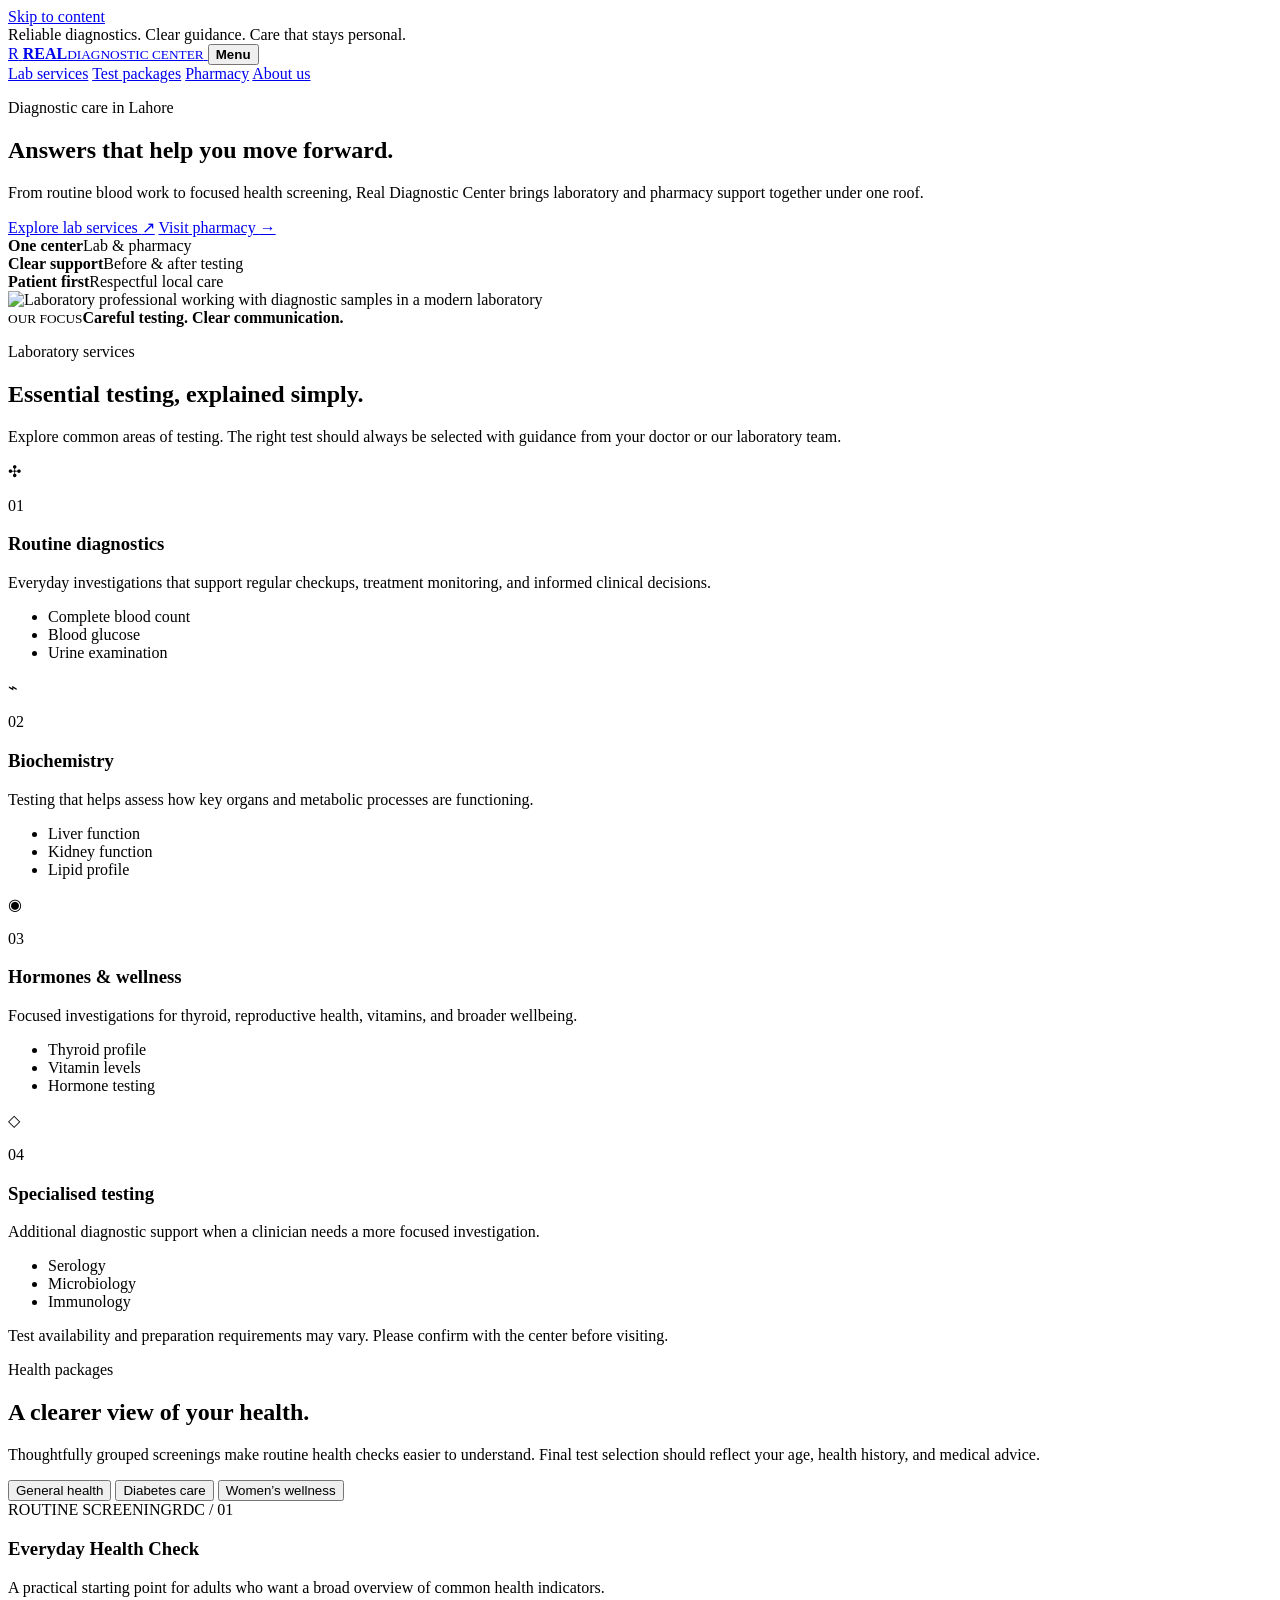
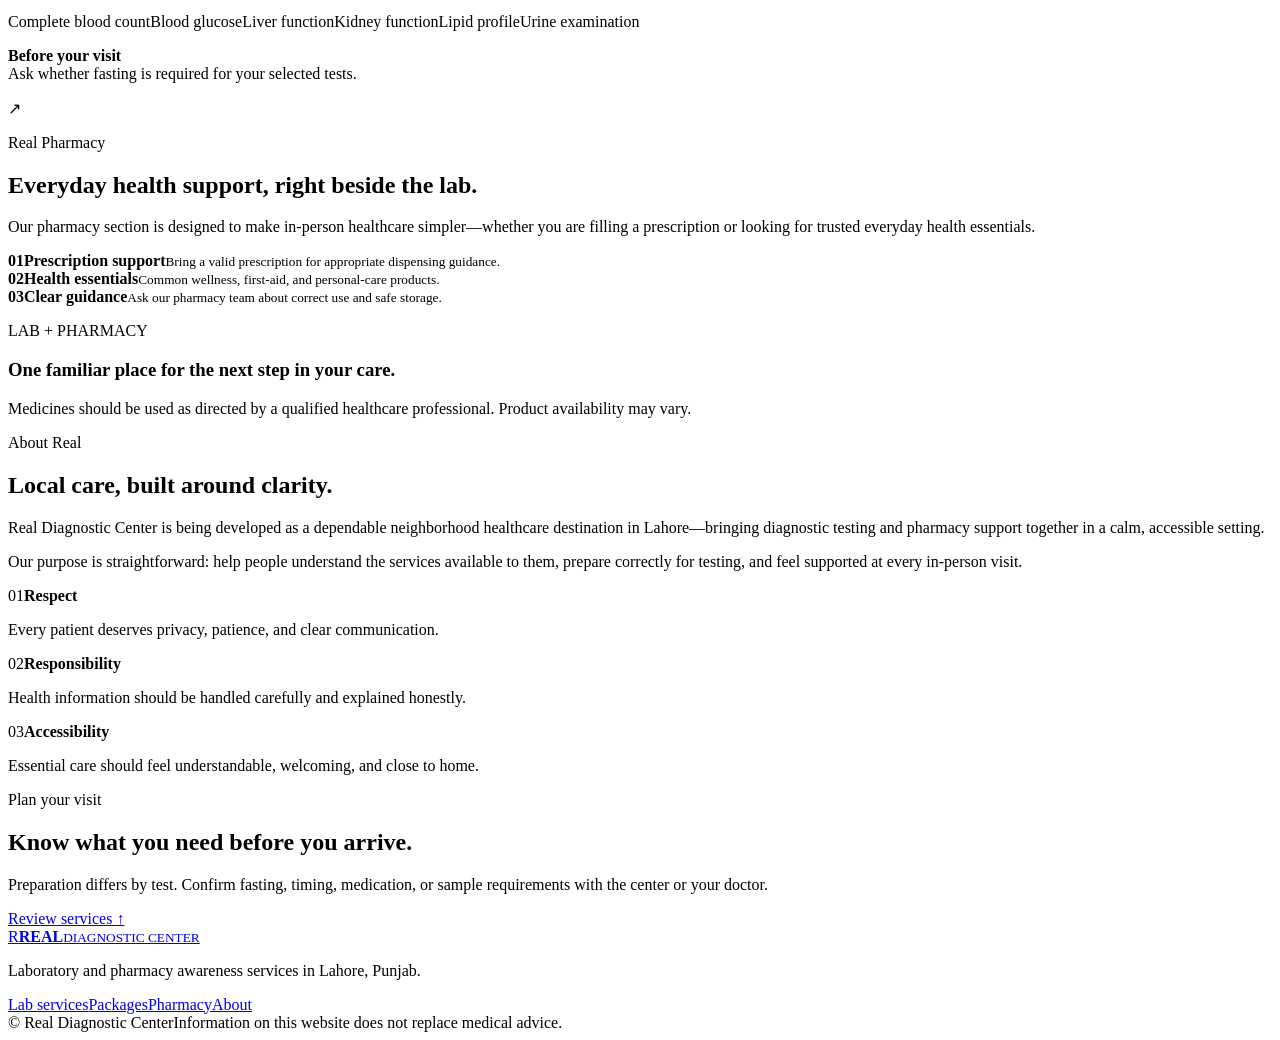
==== index.html @ 426b728c "Add files via upload" ====
<!doctype html>
<html lang="en">
<head>
  <meta charset="utf-8">
  <meta name="viewport" content="width=device-width, initial-scale=1">
  <title>Real Diagnostic Center | Laboratory & Pharmacy</title>
  <meta name="description" content="Explore diagnostic laboratory services, health screening packages, and pharmacy support at Real Diagnostic Center in Lahore.">
  <link rel="preconnect" href="https://fonts.googleapis.com">
  <link rel="preconnect" href="https://fonts.gstatic.com" crossorigin>
  <link href="https://fonts.googleapis.com/css2?family=DM+Sans:wght@400;500;600;700&family=Manrope:wght@500;600;700;800&display=swap" rel="stylesheet">
  <link rel="stylesheet" href="assets/styles.css">
</head>
<body>
  <a class="skip-link" href="#main">Skip to content</a>
  <header class="site-header" id="top">
    <div class="notice">Reliable diagnostics. Clear guidance. Care that stays personal.</div>
    <nav class="nav shell" aria-label="Main navigation">
      <a class="brand" href="#top" aria-label="Real Diagnostic Center home">
        <span class="brand-mark" aria-hidden="true"><span>R</span></span>
        <span class="brand-copy"><strong>REAL</strong><small>DIAGNOSTIC CENTER</small></span>
      </a>
      <button class="menu-button" type="button" aria-expanded="false" aria-controls="nav-links"><span></span><span></span><span></span><b class="sr-only">Menu</b></button>
      <div class="nav-links" id="nav-links">
        <a href="#services">Lab services</a>
        <a href="#packages">Test packages</a>
        <a href="#pharmacy">Pharmacy</a>
        <a href="#about">About us</a>
      </div>
    </nav>
  </header>

  <main id="main">
    <section class="hero shell">
      <div class="hero-copy">
        <p class="eyebrow"><span></span> Diagnostic care in Lahore</p>
        <h1>Answers that help you move forward.</h1>
        <p class="hero-text">From routine blood work to focused health screening, Real Diagnostic Center brings laboratory and pharmacy support together under one roof.</p>
        <div class="hero-actions">
          <a class="button button-primary" href="#services">Explore lab services <span>↗</span></a>
          <a class="text-link" href="#pharmacy">Visit pharmacy <span>→</span></a>
        </div>
        <div class="trust-row" aria-label="Service highlights">
          <div><strong>One center</strong><span>Lab & pharmacy</span></div>
          <div><strong>Clear support</strong><span>Before & after testing</span></div>
          <div><strong>Patient first</strong><span>Respectful local care</span></div>
        </div>
      </div>
      <div class="hero-visual">
        <img id="hero-image" src="assets/lab-hero.png" alt="Laboratory professional working with diagnostic samples in a modern laboratory">
        <div class="visual-note"><span class="pulse"></span><div><small>OUR FOCUS</small><strong>Careful testing. Clear communication.</strong></div></div>
      </div>
    </section>

    <section class="services section" id="services">
      <div class="shell">
        <div class="section-heading split-heading">
          <div><p class="eyebrow"><span></span> Laboratory services</p><h2>Essential testing, explained simply.</h2></div>
          <p>Explore common areas of testing. The right test should always be selected with guidance from your doctor or our laboratory team.</p>
        </div>
        <div class="service-grid">
          <article class="service-card featured"><div class="card-icon">✣</div><p class="card-index">01</p><h3>Routine diagnostics</h3><p>Everyday investigations that support regular checkups, treatment monitoring, and informed clinical decisions.</p><ul><li>Complete blood count</li><li>Blood glucose</li><li>Urine examination</li></ul></article>
          <article class="service-card"><div class="card-icon">⌁</div><p class="card-index">02</p><h3>Biochemistry</h3><p>Testing that helps assess how key organs and metabolic processes are functioning.</p><ul><li>Liver function</li><li>Kidney function</li><li>Lipid profile</li></ul></article>
          <article class="service-card"><div class="card-icon">◉</div><p class="card-index">03</p><h3>Hormones & wellness</h3><p>Focused investigations for thyroid, reproductive health, vitamins, and broader wellbeing.</p><ul><li>Thyroid profile</li><li>Vitamin levels</li><li>Hormone testing</li></ul></article>
          <article class="service-card"><div class="card-icon">◇</div><p class="card-index">04</p><h3>Specialised testing</h3><p>Additional diagnostic support when a clinician needs a more focused investigation.</p><ul><li>Serology</li><li>Microbiology</li><li>Immunology</li></ul></article>
        </div>
        <p class="disclaimer">Test availability and preparation requirements may vary. Please confirm with the center before visiting.</p>
      </div>
    </section>

    <section class="packages section" id="packages">
      <div class="shell package-layout">
        <div class="package-intro">
          <p class="eyebrow light"><span></span> Health packages</p>
          <h2>A clearer view of your health.</h2>
          <p>Thoughtfully grouped screenings make routine health checks easier to understand. Final test selection should reflect your age, health history, and medical advice.</p>
          <div class="package-nav" role="tablist" aria-label="Health package categories">
            <button class="package-tab active" role="tab" aria-selected="true" data-package="general">General health</button>
            <button class="package-tab" role="tab" aria-selected="false" data-package="diabetes">Diabetes care</button>
            <button class="package-tab" role="tab" aria-selected="false" data-package="women">Women’s wellness</button>
          </div>
        </div>
        <div class="package-card" aria-live="polite">
          <div class="package-top"><span id="package-label">ROUTINE SCREENING</span><span>RDC / 01</span></div>
          <h3 id="package-title">Everyday Health Check</h3>
          <p id="package-copy">A practical starting point for adults who want a broad overview of common health indicators.</p>
          <div class="package-tests" id="package-tests">
            <span>Complete blood count</span><span>Blood glucose</span><span>Liver function</span><span>Kidney function</span><span>Lipid profile</span><span>Urine examination</span>
          </div>
          <div class="package-foot"><p><strong>Before your visit</strong><br><span id="package-note">Ask whether fasting is required for your selected tests.</span></p><span class="big-arrow">↗</span></div>
        </div>
      </div>
    </section>

    <section class="pharmacy section" id="pharmacy">
      <div class="shell pharmacy-grid">
        <div class="pharmacy-panel">
          <p class="eyebrow"><span></span> Real Pharmacy</p>
          <h2>Everyday health support, right beside the lab.</h2>
          <p>Our pharmacy section is designed to make in-person healthcare simpler—whether you are filling a prescription or looking for trusted everyday health essentials.</p>
          <div class="pharmacy-list">
            <div><b>01</b><span><strong>Prescription support</strong><small>Bring a valid prescription for appropriate dispensing guidance.</small></span></div>
            <div><b>02</b><span><strong>Health essentials</strong><small>Common wellness, first-aid, and personal-care products.</small></span></div>
            <div><b>03</b><span><strong>Clear guidance</strong><small>Ask our pharmacy team about correct use and safe storage.</small></span></div>
          </div>
        </div>
        <aside class="pharmacy-side">
          <div class="cross" aria-hidden="true"><i></i><i></i></div>
          <div><p>LAB + PHARMACY</p><h3>One familiar place for the next step in your care.</h3></div>
          <p class="safety-note">Medicines should be used as directed by a qualified healthcare professional. Product availability may vary.</p>
        </aside>
      </div>
    </section>

    <section class="about section" id="about">
      <div class="shell about-grid">
        <div><p class="eyebrow"><span></span> About Real</p><h2>Local care, built around clarity.</h2></div>
        <div class="about-copy"><p>Real Diagnostic Center is being developed as a dependable neighborhood healthcare destination in Lahore—bringing diagnostic testing and pharmacy support together in a calm, accessible setting.</p><p>Our purpose is straightforward: help people understand the services available to them, prepare correctly for testing, and feel supported at every in-person visit.</p></div>
      </div>
      <div class="shell values-row">
        <div><span>01</span><strong>Respect</strong><p>Every patient deserves privacy, patience, and clear communication.</p></div>
        <div><span>02</span><strong>Responsibility</strong><p>Health information should be handled carefully and explained honestly.</p></div>
        <div><span>03</span><strong>Accessibility</strong><p>Essential care should feel understandable, welcoming, and close to home.</p></div>
      </div>
    </section>

    <section class="closing">
      <div class="shell"><p class="eyebrow light"><span></span> Plan your visit</p><h2>Know what you need before you arrive.</h2><p>Preparation differs by test. Confirm fasting, timing, medication, or sample requirements with the center or your doctor.</p><a href="#services" class="button button-light">Review services <span>↑</span></a></div>
    </section>
  </main>

  <footer class="footer">
    <div class="shell footer-main">
      <a class="brand brand-footer" href="#top"><span class="brand-mark"><span>R</span></span><span class="brand-copy"><strong>REAL</strong><small>DIAGNOSTIC CENTER</small></span></a>
      <p>Laboratory and pharmacy awareness services in Lahore, Punjab.</p>
      <nav aria-label="Footer navigation"><a href="#services">Lab services</a><a href="#packages">Packages</a><a href="#pharmacy">Pharmacy</a><a href="#about">About</a></nav>
    </div>
    <div class="shell footer-bottom"><span>© <b id="year"></b> Real Diagnostic Center</span><span>Information on this website does not replace medical advice.</span></div>
  </footer>
  <script src="assets/site.js"></script>
</body>
</html>
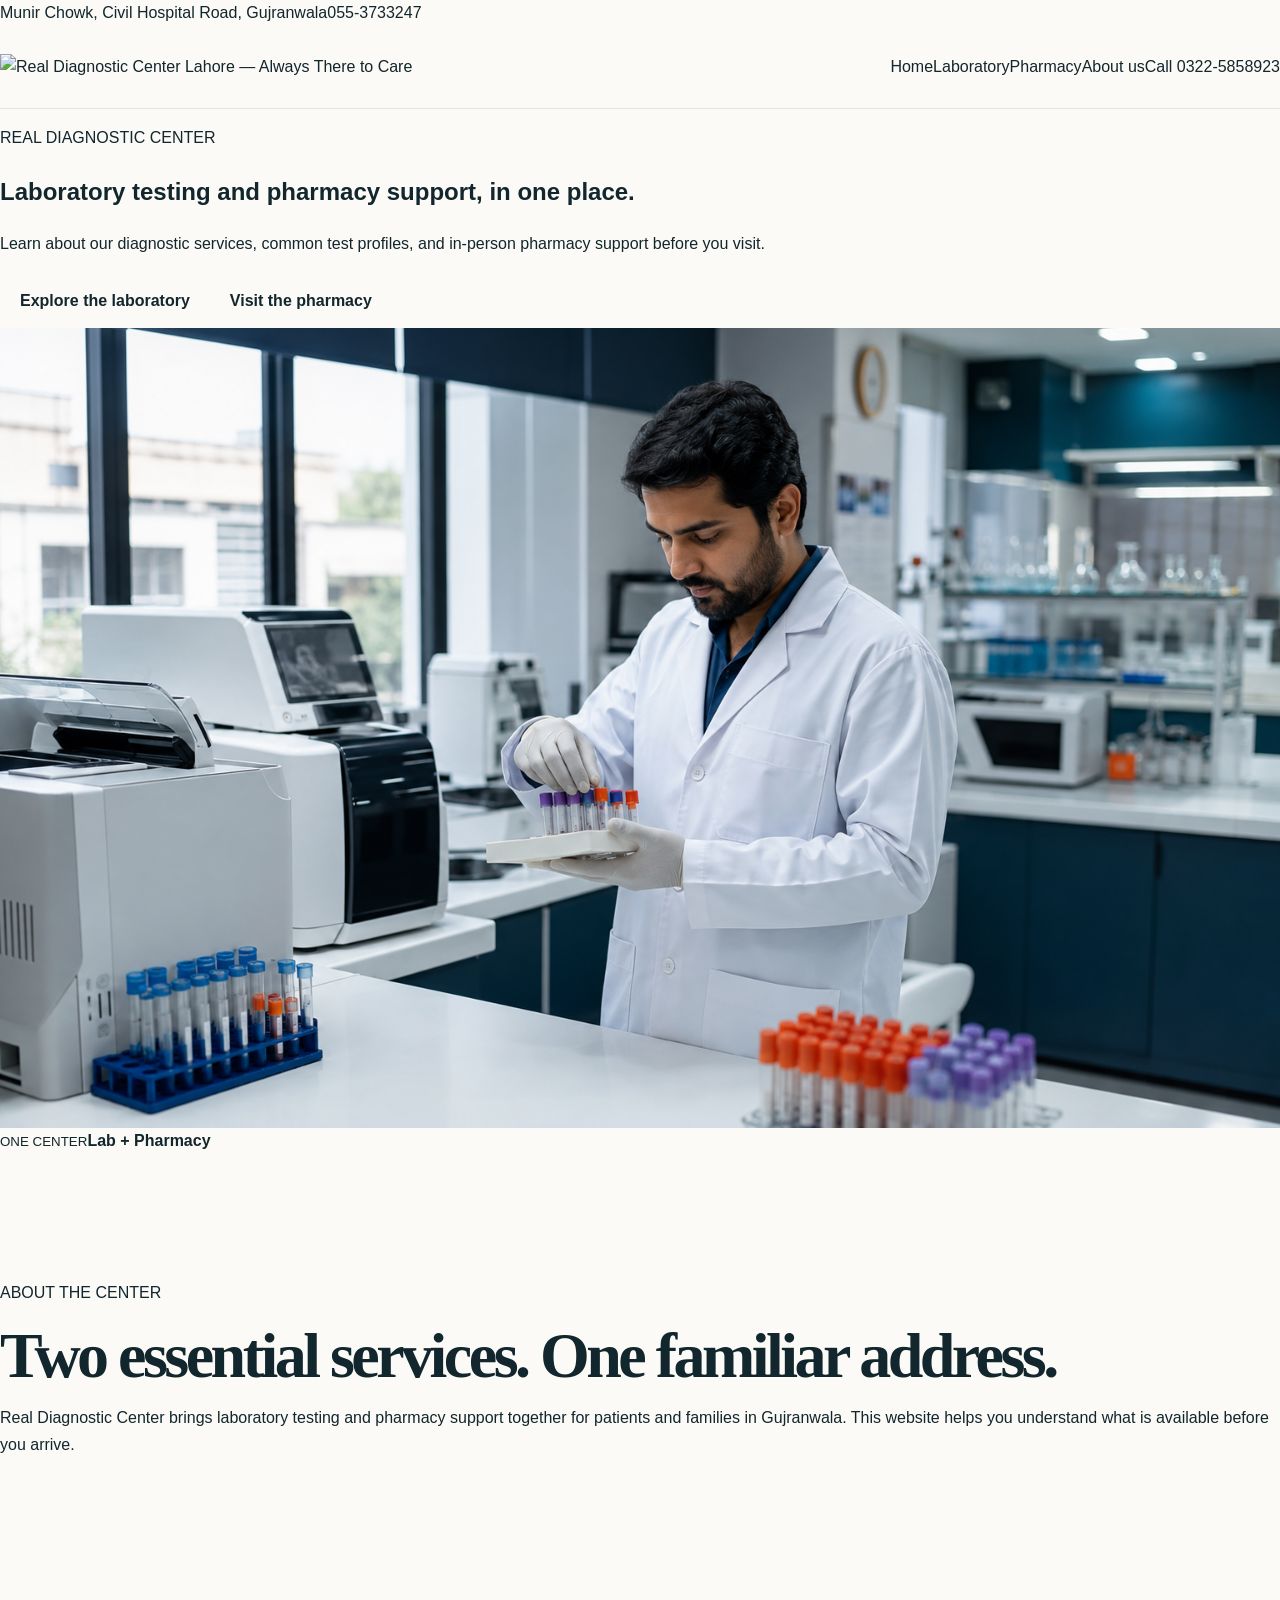
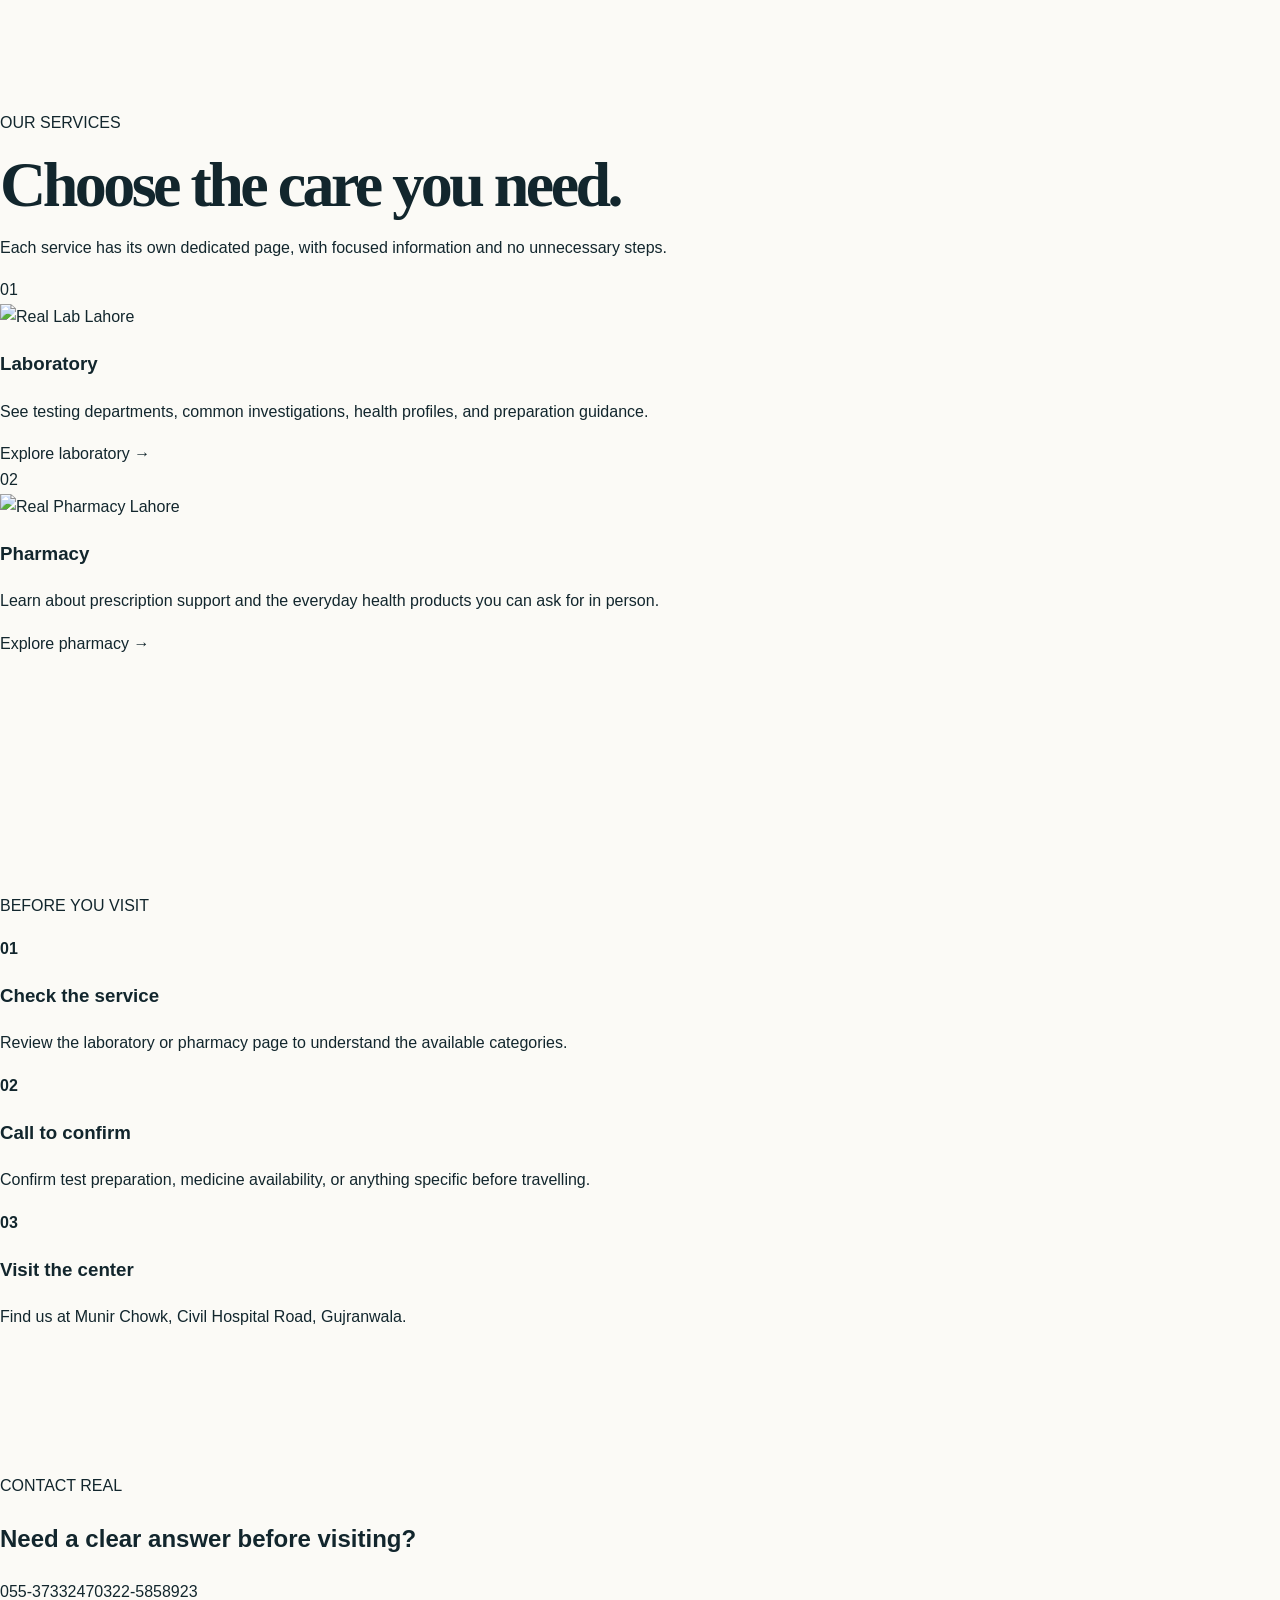
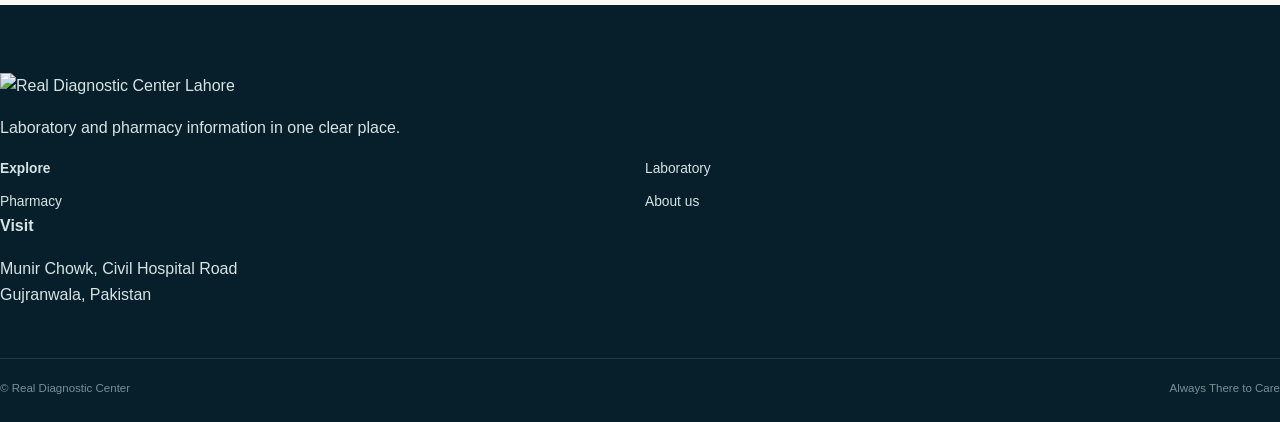
==== commit 57dbf3cc: "Add files via upload" ====
--- a/index.html
+++ b/index.html
@@ -1,141 +1,15 @@
 <!doctype html>
 <html lang="en">
-<head>
-  <meta charset="utf-8">
-  <meta name="viewport" content="width=device-width, initial-scale=1">
-  <title>Real Diagnostic Center | Laboratory & Pharmacy</title>
-  <meta name="description" content="Explore diagnostic laboratory services, health screening packages, and pharmacy support at Real Diagnostic Center in Lahore.">
-  <link rel="preconnect" href="https://fonts.googleapis.com">
-  <link rel="preconnect" href="https://fonts.gstatic.com" crossorigin>
-  <link href="https://fonts.googleapis.com/css2?family=DM+Sans:wght@400;500;600;700&family=Manrope:wght@500;600;700;800&display=swap" rel="stylesheet">
-  <link rel="stylesheet" href="assets/styles.css">
-</head>
+<head><meta charset="utf-8"><meta name="viewport" content="width=device-width,initial-scale=1"><title>Real Diagnostic Center | Lab & Pharmacy in Gujranwala</title><meta name="description" content="Real Diagnostic Center brings Real Lab Lahore and Real Pharmacy Lahore together at Munir Chowk, Civil Hospital Road, Gujranwala."><link rel="stylesheet" href="assets/styles.css"></head>
 <body>
-  <a class="skip-link" href="#main">Skip to content</a>
-  <header class="site-header" id="top">
-    <div class="notice">Reliable diagnostics. Clear guidance. Care that stays personal.</div>
-    <nav class="nav shell" aria-label="Main navigation">
-      <a class="brand" href="#top" aria-label="Real Diagnostic Center home">
-        <span class="brand-mark" aria-hidden="true"><span>R</span></span>
-        <span class="brand-copy"><strong>REAL</strong><small>DIAGNOSTIC CENTER</small></span>
-      </a>
-      <button class="menu-button" type="button" aria-expanded="false" aria-controls="nav-links"><span></span><span></span><span></span><b class="sr-only">Menu</b></button>
-      <div class="nav-links" id="nav-links">
-        <a href="#services">Lab services</a>
-        <a href="#packages">Test packages</a>
-        <a href="#pharmacy">Pharmacy</a>
-        <a href="#about">About us</a>
-      </div>
-    </nav>
-  </header>
-
-  <main id="main">
-    <section class="hero shell">
-      <div class="hero-copy">
-        <p class="eyebrow"><span></span> Diagnostic care in Lahore</p>
-        <h1>Answers that help you move forward.</h1>
-        <p class="hero-text">From routine blood work to focused health screening, Real Diagnostic Center brings laboratory and pharmacy support together under one roof.</p>
-        <div class="hero-actions">
-          <a class="button button-primary" href="#services">Explore lab services <span>↗</span></a>
-          <a class="text-link" href="#pharmacy">Visit pharmacy <span>→</span></a>
-        </div>
-        <div class="trust-row" aria-label="Service highlights">
-          <div><strong>One center</strong><span>Lab & pharmacy</span></div>
-          <div><strong>Clear support</strong><span>Before & after testing</span></div>
-          <div><strong>Patient first</strong><span>Respectful local care</span></div>
-        </div>
-      </div>
-      <div class="hero-visual">
-        <img id="hero-image" src="assets/lab-hero.png" alt="Laboratory professional working with diagnostic samples in a modern laboratory">
-        <div class="visual-note"><span class="pulse"></span><div><small>OUR FOCUS</small><strong>Careful testing. Clear communication.</strong></div></div>
-      </div>
-    </section>
-
-    <section class="services section" id="services">
-      <div class="shell">
-        <div class="section-heading split-heading">
-          <div><p class="eyebrow"><span></span> Laboratory services</p><h2>Essential testing, explained simply.</h2></div>
-          <p>Explore common areas of testing. The right test should always be selected with guidance from your doctor or our laboratory team.</p>
-        </div>
-        <div class="service-grid">
-          <article class="service-card featured"><div class="card-icon">✣</div><p class="card-index">01</p><h3>Routine diagnostics</h3><p>Everyday investigations that support regular checkups, treatment monitoring, and informed clinical decisions.</p><ul><li>Complete blood count</li><li>Blood glucose</li><li>Urine examination</li></ul></article>
-          <article class="service-card"><div class="card-icon">⌁</div><p class="card-index">02</p><h3>Biochemistry</h3><p>Testing that helps assess how key organs and metabolic processes are functioning.</p><ul><li>Liver function</li><li>Kidney function</li><li>Lipid profile</li></ul></article>
-          <article class="service-card"><div class="card-icon">◉</div><p class="card-index">03</p><h3>Hormones & wellness</h3><p>Focused investigations for thyroid, reproductive health, vitamins, and broader wellbeing.</p><ul><li>Thyroid profile</li><li>Vitamin levels</li><li>Hormone testing</li></ul></article>
-          <article class="service-card"><div class="card-icon">◇</div><p class="card-index">04</p><h3>Specialised testing</h3><p>Additional diagnostic support when a clinician needs a more focused investigation.</p><ul><li>Serology</li><li>Microbiology</li><li>Immunology</li></ul></article>
-        </div>
-        <p class="disclaimer">Test availability and preparation requirements may vary. Please confirm with the center before visiting.</p>
-      </div>
-    </section>
-
-    <section class="packages section" id="packages">
-      <div class="shell package-layout">
-        <div class="package-intro">
-          <p class="eyebrow light"><span></span> Health packages</p>
-          <h2>A clearer view of your health.</h2>
-          <p>Thoughtfully grouped screenings make routine health checks easier to understand. Final test selection should reflect your age, health history, and medical advice.</p>
-          <div class="package-nav" role="tablist" aria-label="Health package categories">
-            <button class="package-tab active" role="tab" aria-selected="true" data-package="general">General health</button>
-            <button class="package-tab" role="tab" aria-selected="false" data-package="diabetes">Diabetes care</button>
-            <button class="package-tab" role="tab" aria-selected="false" data-package="women">Women’s wellness</button>
-          </div>
-        </div>
-        <div class="package-card" aria-live="polite">
-          <div class="package-top"><span id="package-label">ROUTINE SCREENING</span><span>RDC / 01</span></div>
-          <h3 id="package-title">Everyday Health Check</h3>
-          <p id="package-copy">A practical starting point for adults who want a broad overview of common health indicators.</p>
-          <div class="package-tests" id="package-tests">
-            <span>Complete blood count</span><span>Blood glucose</span><span>Liver function</span><span>Kidney function</span><span>Lipid profile</span><span>Urine examination</span>
-          </div>
-          <div class="package-foot"><p><strong>Before your visit</strong><br><span id="package-note">Ask whether fasting is required for your selected tests.</span></p><span class="big-arrow">↗</span></div>
-        </div>
-      </div>
-    </section>
-
-    <section class="pharmacy section" id="pharmacy">
-      <div class="shell pharmacy-grid">
-        <div class="pharmacy-panel">
-          <p class="eyebrow"><span></span> Real Pharmacy</p>
-          <h2>Everyday health support, right beside the lab.</h2>
-          <p>Our pharmacy section is designed to make in-person healthcare simpler—whether you are filling a prescription or looking for trusted everyday health essentials.</p>
-          <div class="pharmacy-list">
-            <div><b>01</b><span><strong>Prescription support</strong><small>Bring a valid prescription for appropriate dispensing guidance.</small></span></div>
-            <div><b>02</b><span><strong>Health essentials</strong><small>Common wellness, first-aid, and personal-care products.</small></span></div>
-            <div><b>03</b><span><strong>Clear guidance</strong><small>Ask our pharmacy team about correct use and safe storage.</small></span></div>
-          </div>
-        </div>
-        <aside class="pharmacy-side">
-          <div class="cross" aria-hidden="true"><i></i><i></i></div>
-          <div><p>LAB + PHARMACY</p><h3>One familiar place for the next step in your care.</h3></div>
-          <p class="safety-note">Medicines should be used as directed by a qualified healthcare professional. Product availability may vary.</p>
-        </aside>
-      </div>
-    </section>
-
-    <section class="about section" id="about">
-      <div class="shell about-grid">
-        <div><p class="eyebrow"><span></span> About Real</p><h2>Local care, built around clarity.</h2></div>
-        <div class="about-copy"><p>Real Diagnostic Center is being developed as a dependable neighborhood healthcare destination in Lahore—bringing diagnostic testing and pharmacy support together in a calm, accessible setting.</p><p>Our purpose is straightforward: help people understand the services available to them, prepare correctly for testing, and feel supported at every in-person visit.</p></div>
-      </div>
-      <div class="shell values-row">
-        <div><span>01</span><strong>Respect</strong><p>Every patient deserves privacy, patience, and clear communication.</p></div>
-        <div><span>02</span><strong>Responsibility</strong><p>Health information should be handled carefully and explained honestly.</p></div>
-        <div><span>03</span><strong>Accessibility</strong><p>Essential care should feel understandable, welcoming, and close to home.</p></div>
-      </div>
-    </section>
-
-    <section class="closing">
-      <div class="shell"><p class="eyebrow light"><span></span> Plan your visit</p><h2>Know what you need before you arrive.</h2><p>Preparation differs by test. Confirm fasting, timing, medication, or sample requirements with the center or your doctor.</p><a href="#services" class="button button-light">Review services <span>↑</span></a></div>
-    </section>
-  </main>
-
-  <footer class="footer">
-    <div class="shell footer-main">
-      <a class="brand brand-footer" href="#top"><span class="brand-mark"><span>R</span></span><span class="brand-copy"><strong>REAL</strong><small>DIAGNOSTIC CENTER</small></span></a>
-      <p>Laboratory and pharmacy awareness services in Lahore, Punjab.</p>
-      <nav aria-label="Footer navigation"><a href="#services">Lab services</a><a href="#packages">Packages</a><a href="#pharmacy">Pharmacy</a><a href="#about">About</a></nav>
-    </div>
-    <div class="shell footer-bottom"><span>© <b id="year"></b> Real Diagnostic Center</span><span>Information on this website does not replace medical advice.</span></div>
-  </footer>
-  <script src="assets/site.js"></script>
-</body>
-</html>
+<a class="skip-link" href="#main">Skip to content</a>
+<header class="site-header"><div class="topbar"><div class="wide"><span>Munir Chowk, Civil Hospital Road, Gujranwala</span><a href="tel:0553733247">055-3733247</a></div></div><nav class="nav wide" aria-label="Main navigation"><a class="logo-link" href="index.html"><img src="assets/logo-diagnostic-center.png" alt="Real Diagnostic Center Lahore — Always There to Care"></a><button class="menu-button" type="button" aria-expanded="false" aria-controls="menu"><span></span><span></span><span></span><b>Menu</b></button><div class="menu" id="menu"><a class="active" href="index.html">Home</a><a href="laboratory.html">Laboratory</a><a href="pharmacy.html">Pharmacy</a><a href="about.html">About us</a><a class="call-link" href="tel:03225858923">Call 0322-5858923</a></div></nav></header>
+<main id="main">
+<section class="home-hero"><div class="wide hero-grid"><div class="hero-copy"><p class="kicker">REAL DIAGNOSTIC CENTER</p><h1>Laboratory testing and pharmacy support, in one place.</h1><p class="lead">Learn about our diagnostic services, common test profiles, and in-person pharmacy support before you visit.</p><div class="actions"><a class="button red" href="laboratory.html">Explore the laboratory</a><a class="button outline" href="pharmacy.html">Visit the pharmacy</a></div></div><div class="hero-image"><img src="assets/lab-hero.png" alt="A laboratory professional handling diagnostic samples"><div class="image-label"><small>ONE CENTER</small><strong>Lab + Pharmacy</strong></div></div></div></section>
+<section class="intro section"><div class="wide intro-grid"><p class="section-label">ABOUT THE CENTER</p><div><h2>Two essential services. One familiar address.</h2><p class="large-copy">Real Diagnostic Center brings laboratory testing and pharmacy support together for patients and families in Gujranwala. This website helps you understand what is available before you arrive.</p></div></div></section>
+<section class="division-section section"><div class="wide"><div class="section-head"><div><p class="section-label">OUR SERVICES</p><h2>Choose the care you need.</h2></div><p>Each service has its own dedicated page, with focused information and no unnecessary steps.</p></div><div class="division-grid"><a class="division-card lab-card" href="laboratory.html"><span class="number">01</span><img src="assets/logo-real-lab.png" alt="Real Lab Lahore"><div><h3>Laboratory</h3><p>See testing departments, common investigations, health profiles, and preparation guidance.</p><span class="arrow">Explore laboratory →</span></div></a><a class="division-card pharmacy-card" href="pharmacy.html"><span class="number">02</span><img src="assets/logo-real-pharmacy.png" alt="Real Pharmacy Lahore"><div><h3>Pharmacy</h3><p>Learn about prescription support and the everyday health products you can ask for in person.</p><span class="arrow">Explore pharmacy →</span></div></a></div></div></section>
+<section class="simple-steps section"><div class="wide"><p class="section-label light">BEFORE YOU VISIT</p><div class="steps-grid"><div><b>01</b><h3>Check the service</h3><p>Review the laboratory or pharmacy page to understand the available categories.</p></div><div><b>02</b><h3>Call to confirm</h3><p>Confirm test preparation, medicine availability, or anything specific before travelling.</p></div><div><b>03</b><h3>Visit the center</h3><p>Find us at Munir Chowk, Civil Hospital Road, Gujranwala.</p></div></div></div></section>
+<section class="contact-band"><div class="wide contact-grid"><div><p class="section-label light">CONTACT REAL</p><h2>Need a clear answer before visiting?</h2></div><div class="contact-actions"><a href="tel:0553733247">055-3733247</a><a href="tel:03225858923">0322-5858923</a></div></div></section>
+</main>
+<footer class="footer"><div class="wide footer-grid"><div><img src="assets/logo-diagnostic-center.png" alt="Real Diagnostic Center Lahore"><p>Laboratory and pharmacy information in one clear place.</p></div><nav><strong>Explore</strong><a href="laboratory.html">Laboratory</a><a href="pharmacy.html">Pharmacy</a><a href="about.html">About us</a></nav><div><strong>Visit</strong><p>Munir Chowk, Civil Hospital Road<br>Gujranwala, Pakistan</p></div></div><div class="wide footer-bottom"><span>© <span data-year></span> Real Diagnostic Center</span><span>Always There to Care</span></div></footer><script src="assets/site.js"></script>
+</body></html>
--- a/assets/styles.css
+++ b/assets/styles.css
@@ -0,0 +1 @@
+:root{--navy:#082c3b;--navy-2:#0b3b4c;--teal:#0d8c83;--mint:#d7f1e9;--cream:#f4f1e8;--paper:#fbfaf6;--orange:#ee7b48;--ink:#12262d;--muted:#607177;--line:#d7dedb;--white:#fff;--radius:22px}*{box-sizing:border-box}html{scroll-behavior:smooth}body{margin:0;background:var(--paper);color:var(--ink);font:400 1rem/1.65 'DM Sans',sans-serif}body.menu-open{overflow:hidden}a{color:inherit;text-decoration:none}button{font:inherit}img{display:block;max-width:100%}.shell{width:min(1180px,calc(100% - 40px));margin:auto}.sr-only{position:absolute;width:1px;height:1px;padding:0;margin:-1px;overflow:hidden;clip:rect(0,0,0,0);white-space:nowrap;border:0}.skip-link{position:fixed;left:1rem;top:-5rem;background:#fff;padding:.8rem 1rem;z-index:100}.skip-link:focus{top:1rem}.notice{background:var(--navy);color:#dbe9e9;text-align:center;padding:8px 20px;font-size:.78rem;letter-spacing:.08em;text-transform:uppercase}.site-header{background:rgba(251,250,246,.94);position:sticky;top:0;z-index:20;border-bottom:1px solid rgba(215,222,219,.7);backdrop-filter:blur(14px)}.nav{height:82px;display:flex;align-items:center;justify-content:space-between}.brand{display:inline-flex;align-items:center;gap:12px}.brand-mark{width:42px;height:42px;border-radius:50%;background:var(--orange);display:grid;place-items:center;color:#fff;box-shadow:inset 0 0 0 6px rgba(255,255,255,.25)}.brand-mark span{font:800 1.25rem/1 'Manrope'}.brand-copy{display:flex;flex-direction:column;line-height:1}.brand-copy strong{font:800 1.12rem 'Manrope';letter-spacing:.16em}.brand-copy small{font-size:.56rem;letter-spacing:.13em;margin-top:5px}.nav-links{display:flex;align-items:center;gap:34px}.nav-links a{font-size:.91rem;font-weight:600;position:relative}.nav-links a:after{content:"";position:absolute;left:0;right:100%;bottom:-8px;height:2px;background:var(--orange);transition:.25s}.nav-links a:hover:after,.nav-links a:focus-visible:after{right:0}.menu-button{display:none;border:0;background:none;padding:8px}.menu-button span{display:block;width:25px;height:2px;background:var(--ink);margin:5px}.hero{display:grid;grid-template-columns:1.02fr .98fr;gap:64px;align-items:center;padding-top:70px;padding-bottom:78px;min-height:650px}.eyebrow{margin:0 0 20px;text-transform:uppercase;font-size:.75rem;letter-spacing:.16em;font-weight:700;color:var(--teal);display:flex;align-items:center;gap:10px}.eyebrow span{width:28px;height:2px;background:currentColor}.hero h1,.section h2,.closing h2{font:700 clamp(2.65rem,5vw,5rem)/1.04 'Manrope';letter-spacing:-.055em;margin:0}.hero h1{max-width:620px}.hero-text{font-size:1.15rem;color:var(--muted);max-width:585px;margin:26px 0 30px}.hero-actions{display:flex;align-items:center;gap:28px}.button{display:inline-flex;align-items:center;justify-content:center;gap:20px;padding:14px 20px;border-radius:8px;font-weight:700;transition:.2s}.button:hover{transform:translateY(-2px)}.button-primary{background:var(--teal);color:#fff;box-shadow:0 10px 28px rgba(13,140,131,.18)}.text-link{font-weight:700;border-bottom:1px solid var(--ink);padding-bottom:4px}.trust-row{display:grid;grid-template-columns:repeat(3,1fr);gap:12px;margin-top:52px;padding-top:25px;border-top:1px solid var(--line)}.trust-row div{display:flex;flex-direction:column}.trust-row strong{font-size:.86rem}.trust-row span{font-size:.76rem;color:var(--muted);margin-top:2px}.hero-visual{position:relative;min-height:530px}.hero-visual:before{content:"";position:absolute;inset:20px -12px -14px 35px;border:1px solid var(--teal);border-radius:var(--radius)}.hero-visual img{position:absolute;inset:0;width:100%;height:100%;object-fit:cover;border-radius:var(--radius);background:linear-gradient(135deg,var(--mint),#b9d8d5)}.visual-note{position:absolute;left:-28px;bottom:28px;background:#fff;padding:16px 20px;display:flex;align-items:center;gap:13px;border-radius:12px;box-shadow:0 16px 45px rgba(8,44,59,.16);max-width:310px}.visual-note small{display:block;font-size:.62rem;letter-spacing:.13em;color:var(--muted)}.visual-note strong{font-size:.82rem}.pulse{width:10px;height:10px;border-radius:50%;background:var(--orange);box-shadow:0 0 0 6px rgba(238,123,72,.16)}.section{padding:110px 0}.services{background:#fff}.section-heading{margin-bottom:50px}.section-heading h2{font-size:clamp(2.2rem,4vw,3.75rem);max-width:680px}.split-heading{display:grid;grid-template-columns:1.4fr .6fr;gap:60px;align-items:end}.split-heading>p{color:var(--muted);margin:0 0 8px}.service-grid{display:grid;grid-template-columns:repeat(4,1fr);border:1px solid var(--line);border-radius:var(--radius);overflow:hidden}.service-card{padding:30px 26px 32px;min-height:420px;border-right:1px solid var(--line);position:relative;background:#fff}.service-card:last-child{border:0}.service-card.featured{background:var(--mint)}.card-icon{width:48px;height:48px;border-radius:50%;border:1px solid rgba(13,140,131,.3);display:grid;place-items:center;color:var(--teal);font-size:1.35rem}.card-index{position:absolute;right:24px;top:25px;color:#9caaa9;font-size:.72rem}.service-card h3{font:700 1.35rem 'Manrope';margin:65px 0 14px}.service-card>p:not(.card-index){color:var(--muted);font-size:.92rem}.service-card ul{list-style:none;padding:18px 0 0;margin:20px 0 0;border-top:1px solid rgba(96,113,119,.2)}.service-card li{font-size:.83rem;padding:5px 0}.service-card li:before{content:"+";color:var(--orange);margin-right:8px;font-weight:700}.disclaimer{font-size:.78rem;color:var(--muted);margin:18px 0 0}.packages{background:var(--navy);color:#fff}.package-layout{display:grid;grid-template-columns:.8fr 1.2fr;gap:100px;align-items:center}.eyebrow.light{color:#74d3c3}.package-intro h2{font-size:clamp(2.3rem,4vw,4rem)}.package-intro>p:not(.eyebrow){color:#b8c9cd;max-width:470px}.package-nav{margin-top:38px;display:flex;flex-direction:column;border-top:1px solid rgba(255,255,255,.18)}.package-tab{border:0;border-bottom:1px solid rgba(255,255,255,.18);background:none;color:#9cb2b7;text-align:left;padding:16px 2px;cursor:pointer;position:relative}.package-tab.active{color:#fff;font-weight:700;padding-left:18px}.package-tab.active:before{content:"";position:absolute;left:0;top:23px;width:7px;height:7px;border-radius:50%;background:var(--orange)}.package-card{background:var(--cream);color:var(--ink);padding:34px;border-radius:var(--radius);box-shadow:0 25px 70px rgba(0,0,0,.17)}.package-top{display:flex;justify-content:space-between;font-size:.68rem;letter-spacing:.13em;color:var(--muted);border-bottom:1px solid var(--line);padding-bottom:16px}.package-card h3{font:700 clamp(1.8rem,3vw,2.8rem) 'Manrope';letter-spacing:-.04em;margin:30px 0 12px}.package-card>p{color:var(--muted);max-width:600px}.package-tests{display:grid;grid-template-columns:1fr 1fr;gap:10px;margin:30px 0}.package-tests span{background:#fff;border-radius:7px;padding:11px 13px;font-size:.83rem}.package-tests span:before{content:"✓";color:var(--teal);font-weight:800;margin-right:8px}.package-foot{border-top:1px solid var(--line);padding-top:22px;display:flex;align-items:center;justify-content:space-between}.package-foot p{font-size:.78rem;margin:0}.package-foot span:not(.big-arrow){color:var(--muted)}.big-arrow{font-size:2rem;color:var(--orange)}.pharmacy-grid{display:grid;grid-template-columns:1.3fr .7fr;border-radius:var(--radius);overflow:hidden;background:#fff;border:1px solid var(--line)}.pharmacy-panel{padding:60px}.pharmacy-panel h2{font-size:clamp(2.2rem,4vw,3.8rem);max-width:700px}.pharmacy-panel>p:not(.eyebrow){color:var(--muted);max-width:680px}.pharmacy-list{margin-top:45px}.pharmacy-list>div{display:grid;grid-template-columns:44px 1fr;gap:15px;padding:18px 0;border-top:1px solid var(--line)}.pharmacy-list b{color:var(--orange);font-size:.72rem}.pharmacy-list span{display:flex;flex-direction:column}.pharmacy-list small{font-size:.82rem;color:var(--muted);margin-top:4px}.pharmacy-side{background:var(--orange);color:#fff;padding:50px;display:flex;flex-direction:column;justify-content:space-between;min-height:540px}.cross{position:relative;width:90px;height:90px}.cross i{position:absolute;background:rgba(255,255,255,.95);border-radius:3px}.cross i:first-child{width:28px;height:90px;left:31px}.cross i:last-child{height:28px;width:90px;top:31px}.pharmacy-side>div p{font-size:.7rem;letter-spacing:.15em}.pharmacy-side h3{font:700 2rem/1.2 'Manrope';letter-spacing:-.035em}.safety-note{font-size:.75rem;border-top:1px solid rgba(255,255,255,.35);padding-top:18px}.about{background:var(--cream)}.about-grid{display:grid;grid-template-columns:.9fr 1.1fr;gap:120px}.about-grid h2{font-size:clamp(2.3rem,4vw,4rem)}.about-copy{font-size:1.1rem;color:var(--muted)}.about-copy p:first-child{margin-top:0}.values-row{display:grid;grid-template-columns:repeat(3,1fr);gap:1px;background:#ccd5d2;margin-top:70px;border:1px solid #ccd5d2}.values-row div{background:var(--cream);padding:28px}.values-row span{font-size:.7rem;color:var(--orange)}.values-row strong{display:block;font:700 1.25rem 'Manrope';margin:24px 0 8px}.values-row p{font-size:.85rem;color:var(--muted);margin:0}.closing{background:var(--teal);color:#fff;padding:100px 0}.closing .shell{display:grid;grid-template-columns:1fr auto;align-items:end;column-gap:80px}.closing .eyebrow{grid-column:1/-1}.closing h2{max-width:800px}.closing .shell>p:not(.eyebrow){color:#d2efea;max-width:620px;margin:25px 0 0}.button-light{background:#fff;color:var(--teal);grid-column:2;grid-row:2/4}.footer{background:#061f2a;color:#d7e3e4;padding:68px 0 24px}.footer-main{display:grid;grid-template-columns:1fr .8fr 1fr;gap:40px;align-items:start}.brand-footer .brand-mark{background:var(--orange)}.footer-main>p{font-size:.85rem;color:#90a6aa;margin:0}.footer nav{display:grid;grid-template-columns:1fr 1fr;gap:10px;font-size:.86rem}.footer-bottom{border-top:1px solid rgba(255,255,255,.12);margin-top:50px;padding-top:20px;display:flex;justify-content:space-between;color:#789095;font-size:.72rem}.hero-image-fallback{display:grid!important;place-items:center;background:radial-gradient(circle at 70% 30%,#d7f1e9 0,transparent 38%),linear-gradient(145deg,#b9d8d5,#0d8c83)!important;color:#fff}.hero-image-fallback:after{content:"REAL DIAGNOSTICS";font:700 1rem 'Manrope';letter-spacing:.2em}@media(max-width:980px){.hero{grid-template-columns:1fr;min-height:0;padding-top:50px}.hero-visual{min-height:500px}.service-grid{grid-template-columns:1fr 1fr}.service-card:nth-child(2){border-right:0}.service-card{border-bottom:1px solid var(--line)}.service-card:nth-child(3),.service-card:nth-child(4){border-bottom:0}.package-layout{gap:50px}.pharmacy-panel{padding:45px}.pharmacy-side{padding:40px}.about-grid{gap:60px}}@media(max-width:760px){.shell{width:min(100% - 28px,1180px)}.notice{font-size:.65rem}.nav{height:70px}.menu-button{display:block;z-index:2}.nav-links{position:fixed;inset:99px 0 0;background:var(--paper);flex-direction:column;align-items:flex-start;padding:45px 30px;gap:24px;transform:translateX(100%);transition:.25s}.nav-links.open{transform:none}.nav-links a{font:700 1.5rem 'Manrope'}.hero{gap:42px;padding-bottom:60px}.hero h1{font-size:clamp(2.65rem,13vw,4.2rem)}.hero-visual{min-height:390px}.visual-note{left:12px;right:12px;bottom:15px}.trust-row{grid-template-columns:1fr;gap:14px}.trust-row div{flex-direction:row;justify-content:space-between}.hero-actions{align-items:flex-start;flex-direction:column;gap:18px}.section{padding:78px 0}.split-heading,.package-layout,.pharmacy-grid,.about-grid{grid-template-columns:1fr}.split-heading{gap:20px}.service-grid{grid-template-columns:1fr}.service-card{border-right:0;border-bottom:1px solid var(--line)!important;min-height:360px}.service-card:last-child{border-bottom:0!important}.package-layout{gap:45px}.package-tests{grid-template-columns:1fr}.pharmacy-panel{padding:34px 24px}.pharmacy-side{min-height:430px;padding:34px 26px}.about-grid{gap:25px}.values-row{grid-template-columns:1fr}.closing .shell{display:block}.closing .button{margin-top:30px}.footer-main{grid-template-columns:1fr;gap:30px}.footer-bottom{flex-direction:column;gap:8px}.brand-copy strong{font-size:1rem}}@media(prefers-reduced-motion:reduce){html{scroll-behavior:auto}*{transition:none!important}}
